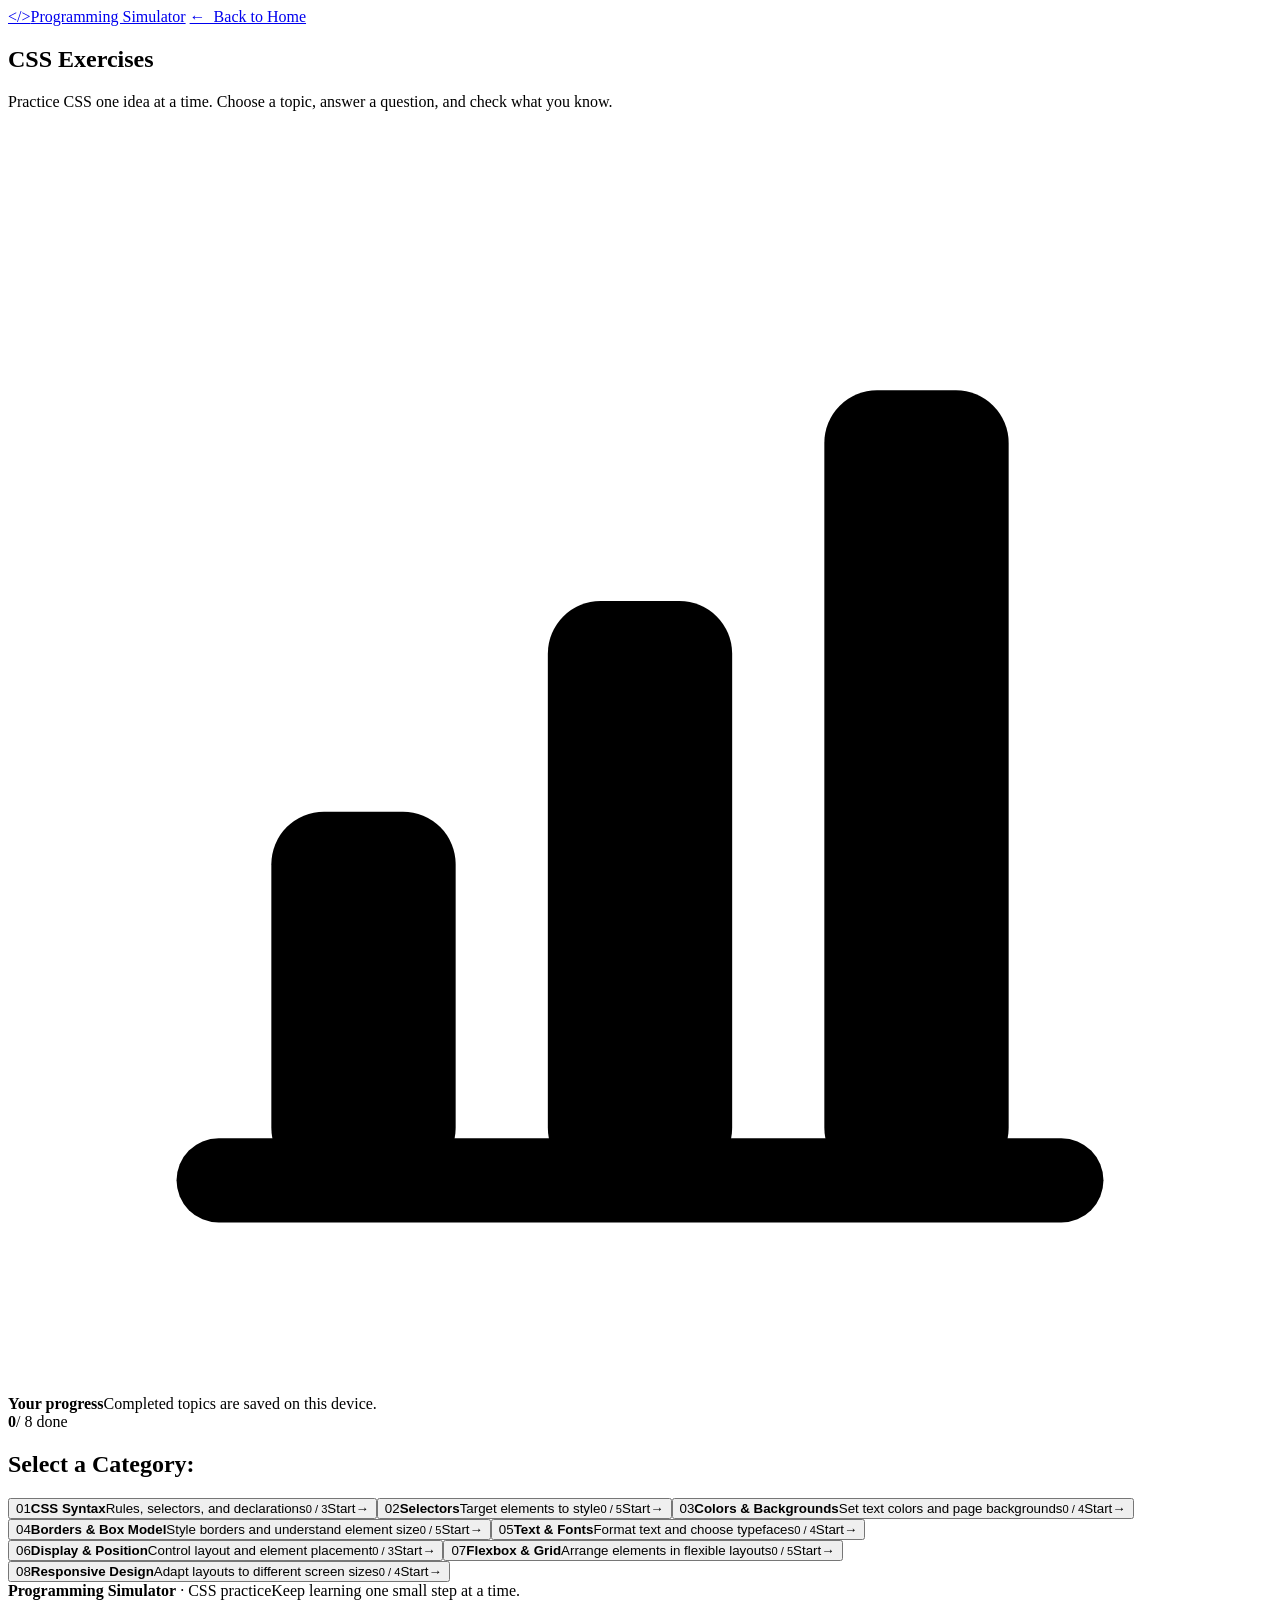
==== pages/css-exercises.html @ 8dafa6b0 "Add pages/css-exercises.html" ====
<!doctype html>
<html lang="en">
<head>
  <meta charset="utf-8">
  <meta name="viewport" content="width=device-width, initial-scale=1">
  <meta name="theme-color" content="#f5f5f3">
  <meta name="description" content="Practice CSS with beginner-friendly exercises on syntax, selectors, colors, layout, and responsive design.">
  <title>CSS Exercises — Programming Simulator</title>
  <link rel="preconnect" href="https://fonts.googleapis.com">
  <link rel="preconnect" href="https://fonts.gstatic.com" crossorigin>
  <link href="https://fonts.googleapis.com/css2?family=Roboto:wght@400;500;600;700;800&display=swap" rel="stylesheet">
  <link rel="stylesheet" href="../stylesheets/exercises.css">
</head>
<body data-subject="CSS">
  <header class="header">
    <div class="wrap header-inner">
      <a class="brand" href="../index.html"><span class="brand-mark">&lt;/&gt;</span><span>Programming Simulator</span></a>
      <a class="back-link" href="../index.html#home">←&nbsp; Back to Home</a>
    </div>
  </header>
  <main class="wrap">
    <section class="page-intro">
        <h1>CSS Exercises</h1>
      <p>Practice CSS one idea at a time. Choose a topic, answer a question, and check what you know.</p>
    </section>
    <section class="progress-row" aria-label="CSS exercise progress">
      <div class="progress-copy"><span class="progress-icon" aria-hidden="true"><svg viewBox="0 0 24 24" fill="none"><path d="M4 20h16" stroke="currentColor" stroke-width="1.6" stroke-linecap="round"/><rect x="5" y="13" width="3.5" height="7" rx="1" fill="currentColor"/><rect x="10.25" y="9" width="3.5" height="11" rx="1" fill="currentColor"/><rect x="15.5" y="5" width="3.5" height="15" rx="1" fill="currentColor"/></svg></span><div><strong>Your progress</strong><span>Completed topics are saved on this device.</span></div></div>
      <div class="progress-count"><strong id="done-count">0</strong><span>/ 8 done</span></div>
    </section>
    <div class="progress-track" aria-hidden="true"><div class="progress-fill" id="progress-fill"></div></div>
    <section aria-labelledby="categories-title">
      <div class="categories-head"><h2 id="categories-title">Select a Category:</h2><a class="code-lab-jump" href="#code-lab">Want to write code? Try the editor ↓</a></div>
      <div class="category-grid" id="category-grid"></div>
    </section>
    <section class="code-lab" id="code-lab" data-language="CSS" aria-labelledby="code-lab-title">
      <div class="code-lab-heading"><div class="kicker">Extra practice</div><h2 id="code-lab-title">Write and run CSS</h2><p>Edit the styles, then run your code to see them applied to the sample page.</p></div>
      <div class="code-lab-grid">
        <div class="code-editor-panel"><div class="code-panel-head"><label for="code-input">Your code</label><span class="code-language">CSS</span></div><textarea id="code-input" spellcheck="false" autocapitalize="off" aria-describedby="code-lab-status"></textarea><div class="code-panel-actions"><button class="run-code" id="run-code" type="button">Run code <span aria-hidden="true">→</span></button><button class="reset-code" id="reset-code" type="button">Reset example</button></div></div>
        <div class="code-output-panel"><div class="code-panel-head"><strong>Live preview</strong><span>OUTPUT</span></div><iframe id="code-preview" title="CSS code preview" sandbox="allow-scripts"></iframe><div id="sql-results" class="sql-results" hidden></div></div>
      </div>
      <p class="code-lab-status" id="code-lab-status" role="status" aria-live="polite">Edit the example and run your code.</p>
    </section>
  </main>
  <footer class="wrap"><span><strong>Programming Simulator</strong> · CSS practice</span><span>Keep learning one small step at a time.</span></footer>
  <dialog class="question-dialog" id="question-dialog" aria-labelledby="dialog-question-title">
    <div class="question-dialog-head"><div><h2 id="dialog-question-title">HTML Basics</h2><span id="exercise-category-count">Topic 1 of 8</span></div><button class="question-dialog-close" id="question-dialog-close" type="button" aria-label="Close exercise">×</button></div>
    <section class="question-card" aria-live="polite">
      <div class="question-progress"><span class="question-progress-track"><span class="question-progress-fill" id="question-progress-fill"></span></span><span class="question-progress-count" id="question-progress-count">0 / 1 complete</span></div>
      <p class="question-number" id="question-number">QUESTION 1</p>
      <p class="question-text" id="question-text"></p>
      <div class="answer-options" id="answer-options"></div>
      <div class="answer-footer"><span class="answer-feedback" id="answer-feedback" role="status">Write your code, then check your answer.</span><div class="answer-actions"><button class="check-button" id="check-answer" type="button">Check answer</button></div></div>
      <p class="hint">Tip: Run your code to preview it, then edit and check again if needed.</p>
      <div class="success-panel" id="success-panel" aria-labelledby="success-title"><h2 id="success-title">Correct Answer!</h2><button id="success-next-question" type="button">Next Question »</button></div>
      <div class="wrong-panel" id="wrong-panel" aria-labelledby="wrong-title"><h2 id="wrong-title">Wrong Answer!</h2><button id="try-again" type="button">Try Again</button></div>
    </section>
  </dialog>
  <script src="../javascripts/topic-exercises.js"></script>
  <script src="../javascripts/code-lab.js"></script>
</body>
</html>
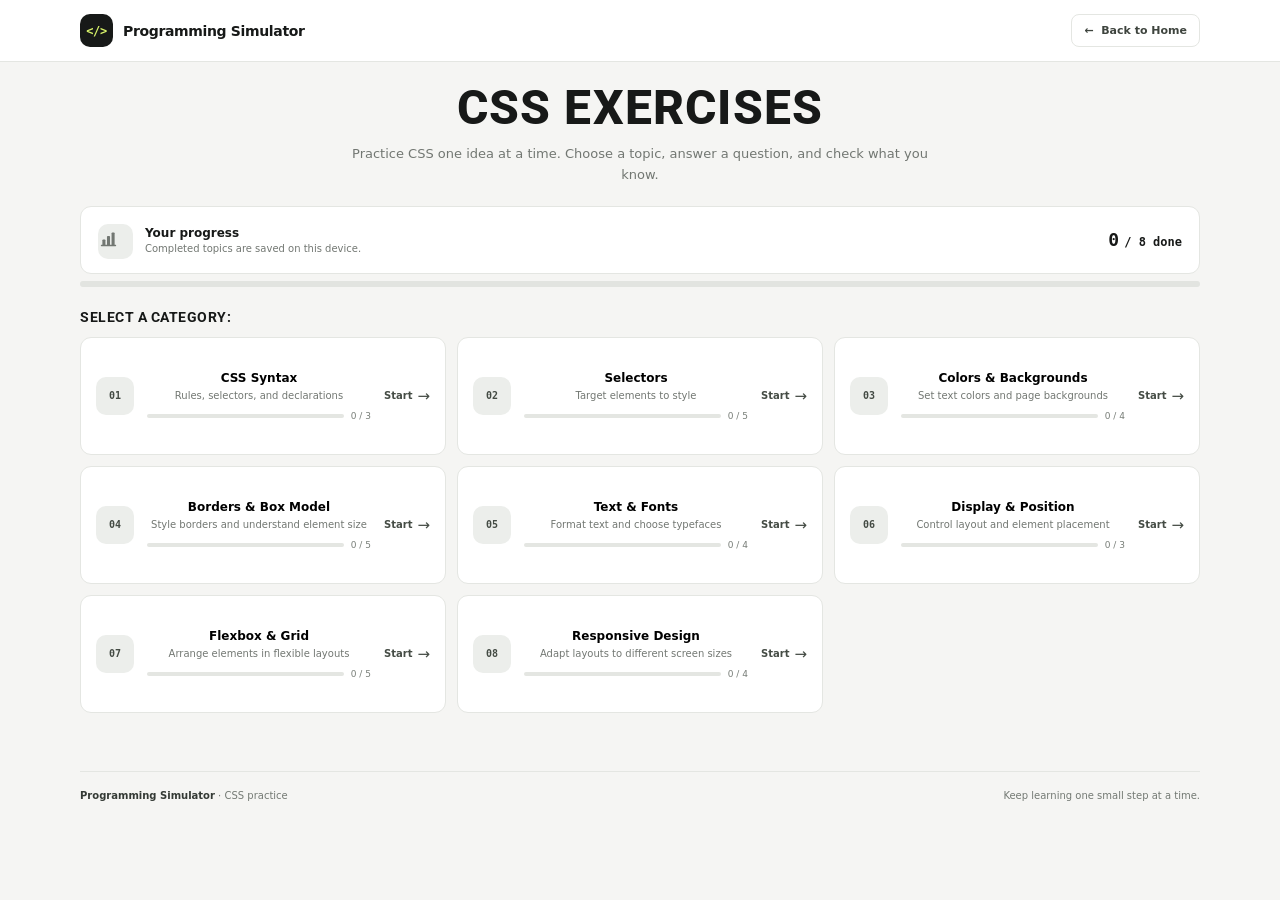
==== commit 5755c562: "Add offline support" ====
--- a/pages/css-exercises.html
+++ b/pages/css-exercises.html
@@ -3,12 +3,13 @@
 <head>
   <meta charset="utf-8">
   <meta name="viewport" content="width=device-width, initial-scale=1">
-  <meta name="theme-color" content="#f5f5f3">
+  <meta name="theme-color" content="#f5f5f3">
+  <link rel="manifest" href="../manifest.webmanifest">
   <meta name="description" content="Practice CSS with beginner-friendly exercises on syntax, selectors, colors, layout, and responsive design.">
   <title>CSS Exercises — Programming Simulator</title>
   <link rel="preconnect" href="https://fonts.googleapis.com">
   <link rel="preconnect" href="https://fonts.gstatic.com" crossorigin>
-  <link href="https://fonts.googleapis.com/css2?family=Roboto:wght@400;500;600;700;800&display=swap" rel="stylesheet">
+  <link href="https://fonts.googleapis.com/css2?family=Roboto:wght@400;500;600;700;800&display=swap" rel="stylesheet">
   <link rel="stylesheet" href="../stylesheets/exercises.css">
 </head>
 <body data-subject="CSS">
@@ -57,5 +58,6 @@
   </dialog>
   <script src="../javascripts/topic-exercises.js"></script>
   <script src="../javascripts/code-lab.js"></script>
+  <script src="../javascripts/offline.js"></script>
 </body>
 </html>
--- a/stylesheets/exercises.css
+++ b/stylesheets/exercises.css
@@ -0,0 +1,156 @@
+:root { color-scheme: light; --paper:#f5f5f3; --white:#fff; --ink:#171918; --muted:#727772; --line:#e4e6e2; --soft:#eceeeb; --dark:#171918; --accent:#d8f36a; --radius:14px; font-family:Inter,ui-sans-serif,system-ui,-apple-system,BlinkMacSystemFont,"Segoe UI",sans-serif; font-synthesis:none; text-rendering:optimizeLegibility; }
+    * { box-sizing:border-box; }
+    h1, h2, h3, h4, h5, h6 { font-family:Roboto,"Segoe UI",sans-serif; }
+    html { scroll-behavior:smooth; scroll-padding-top:85px; }
+    body { margin:0; color:var(--ink); background:var(--paper); }
+    button,input,textarea { font:inherit; }
+    button,a { -webkit-tap-highlight-color:transparent; }
+    a { color:inherit; text-decoration:none; }
+    button { cursor:pointer; }
+    .wrap { width:min(1120px,calc(100% - 40px)); margin:0 auto; }
+    .header { height:62px; display:flex; align-items:center; background:var(--white); border-bottom:1px solid var(--line); }
+    .header-inner { display:flex; align-items:center; justify-content:space-between; gap:16px; }
+    .brand { display:inline-flex; align-items:center; gap:10px; font-size:14px; font-weight:750; letter-spacing:-.35px; }
+    .brand-mark { display:grid; place-items:center; width:33px; height:33px; border-radius:10px; background:var(--dark); color:var(--accent); font:700 12px ui-monospace,monospace; transition:transform .24s ease,box-shadow .24s ease; }
+    .brand:hover .brand-mark { transform:translateY(-2px) rotate(-7deg); box-shadow:0 5px 12px #17191830; }
+    .back-link { display:inline-flex; align-items:center; gap:7px; padding:9px 12px; border:1px solid var(--line); border-radius:8px; color:#3e443e; font-size:11px; font-weight:680; transition:transform .2s ease,background-color .2s ease,border-color .2s ease,box-shadow .2s ease; }
+    .back-link:hover { transform:translateX(-3px); border-color:#cdd1ca; background:var(--soft); box-shadow:0 4px 10px #17191812; }
+    main { padding:22px 0 58px; }
+    .page-intro { text-align:center; padding:0 10px 20px; }
+    .page-intro h1 { margin:0; text-align:center; font-size:clamp(36px,5vw,48px); line-height:1; letter-spacing:1.2px; font-weight:820; text-transform:uppercase; }
+    .page-intro p { max-width:580px; margin:12px auto 0; color:var(--muted); font-size:13px; line-height:1.6; }
+    .progress-row { display:flex; align-items:center; justify-content:space-between; gap:16px; margin:0 auto 21px; padding:14px 17px; border:1px solid var(--line); border-radius:11px; background:var(--white); }
+    .progress-copy { display:flex; align-items:center; gap:12px; }
+    .progress-icon { display:grid; place-items:center; width:35px; height:35px; border-radius:10px; color:#414741; background:#eceeeb; }
+    .progress-icon svg { display:block; width:21px; height:21px; transform:translateY(4px); }
+    .progress-copy strong { display:block; font-size:12px; }
+    .progress-copy span { display:block; color:var(--muted); font-size:10px; margin-top:3px; }
+    .progress-count { display:flex; align-items:baseline; gap:5px; font:700 12px ui-monospace,monospace; }
+    .progress-count strong { font-size:18px; }
+    .progress-track { height:6px; margin-top:-14px; margin-bottom:22px; overflow:hidden; border-radius:99px; background:#e2e4e0; }
+    .progress-fill { width:0; height:100%; border-radius:inherit; background:#85945a; transition:width .2s ease; }
+    .categories-head { display:flex; justify-content:space-between; align-items:center; gap:14px; margin-bottom:12px; }
+    .categories-head h2 { margin:0; font-size:14px; letter-spacing:.5px; text-transform:uppercase; }
+    .code-lab-jump { color:#454b45; font-size:10px; font-weight:700; text-decoration:underline; text-underline-offset:3px; }
+    .code-lab-jump:hover { color:#171918; }
+    .category-grid { display:grid; grid-template-columns:repeat(3,1fr); gap:11px; }
+    .category { min-height:118px; display:flex; align-items:center; gap:13px; padding:15px; border:1px solid var(--line); border-radius:11px; background:var(--white); transition:transform .15s,border-color .15s,box-shadow .15s; }
+    .category:hover { transform:translateY(-2px); border-color:#adb4a9; box-shadow:0 8px 22px #1116110c; }
+    .category.done { border-color:#b1bc93; background:#fafbf6; }
+    .category-icon { display:grid; place-items:center; flex:0 0 38px; width:38px; height:38px; border-radius:10px; background:var(--soft); color:#444b44; font:750 10px ui-monospace,monospace; }
+    .category.done .category-icon { color:#586439; background:#e7edda; }
+    .category-info { min-width:0; flex:1; }
+    .category-info strong { display:block; font-size:12px; }
+    .category-info > span:not(.category-progress) { display:block; margin-top:5px; color:var(--muted); font-size:10px; }
+    .category-progress { display:flex; align-items:center; gap:7px; margin-top:10px; }
+    .category-progress-track { display:block; flex:1; height:4px; overflow:hidden; border-radius:99px; background:#e4e6e2; }
+    .category-progress-fill { display:block; width:0; height:100%; border-radius:inherit; background:#89995e; transition:width .2s ease; }
+    .category.done .category-progress-fill { width:100%; }
+    .category-progress small { color:#777d77; font-size:9px; white-space:nowrap; }
+    .category-action { display:inline-flex; flex:0 0 auto; align-items:center; gap:5px; color:#454c45; font-size:10px; font-weight:720; }
+    .category-action b { font-size:15px; font-weight:500; }
+    .code-lab { margin-top:38px; padding:22px; border:1px solid var(--line); border-radius:var(--radius); background:#e9eae7; }
+    .code-lab-heading { margin-bottom:16px; }
+    .code-lab-heading .kicker { margin-bottom:7px; }
+    .code-lab-heading h2 { margin:0; font-size:22px; letter-spacing:-.5px; }
+    .code-lab-heading p { margin:7px 0 0; color:#656b65; font-size:11px; line-height:1.6; }
+    .code-lab-grid { display:grid; grid-template-columns:1fr 1fr; gap:12px; }
+    .code-editor-panel,.code-output-panel { min-width:0; overflow:hidden; border:1px solid #dfe2dd; border-radius:10px; background:var(--white); }
+    .code-panel-head { min-height:39px; display:flex; align-items:center; justify-content:space-between; gap:10px; padding:9px 12px; border-bottom:1px solid var(--line); font-size:10px; }
+    .code-panel-head label,.code-panel-head strong { font-size:10px; font-weight:730; }
+    .code-panel-head > span { color:#777d77; font:9px ui-monospace,monospace; text-transform:uppercase; }
+    .code-panel-head .code-language { color:#454b45; }
+    #code-input { display:block; width:100%; min-height:270px; resize:vertical; padding:14px; border:0; outline:0; background:#202321; color:#e1e5e0; font:11px/1.65 ui-monospace,SFMono-Regular,Consolas,monospace; tab-size:2; }
+    #code-input:focus { box-shadow:inset 0 0 0 2px #d8f36a88; }
+    .code-panel-actions { display:flex; align-items:center; gap:8px; padding:9px 11px; border-top:1px solid var(--line); }
+    .code-panel-actions button { min-height:32px; padding:7px 11px; border:0; border-radius:7px; font-size:10px; font-weight:730; }
+    .run-code { background:var(--accent); color:var(--ink); }
+    .run-code:hover { background:#e4fa8a; }
+    .reset-code { background:transparent; color:#646a64; }
+    .reset-code:hover { background:var(--soft); }
+    #code-preview { display:block; width:100%; min-height:309px; border:0; background:#fff; }
+    #code-preview[hidden] { display:none; }
+    .sql-results { min-height:309px; overflow:auto; padding:13px; background:#fff; }
+    .sql-results[hidden] { display:none; }
+    .sql-result-summary,.sql-error { margin:0 0 10px; color:#626962; font-size:10px; line-height:1.5; }
+    .sql-error { padding:10px; border:1px solid #e4e6e2; border-radius:7px; background:#f5f5f3; color:#454b45; }
+    .sql-results table { width:100%; border-collapse:collapse; font-size:10px; text-align:left; }
+    .sql-results th,.sql-results td { padding:8px; border:1px solid #e4e6e2; }
+    .sql-results th { background:#eceeeb; font-weight:730; }
+    .code-lab-status { margin:10px 1px 0; color:#626962; font-size:10px; line-height:1.5; }
+    .question-card .code-lab { margin:18px 0 0; padding:13px; border-radius:10px; background:#f2f3f0; }
+    .question-card .code-lab-heading { margin-bottom:10px; }
+    .question-card .code-lab-heading h2 { font-size:15px; letter-spacing:-.2px; }
+    .question-card .code-task-prompt { margin:5px 0 0; color:#626962; font-size:11px; line-height:1.5; }
+    .question-card .code-lab-grid { grid-template-columns:minmax(0,1fr) minmax(0,1fr); gap:9px; }
+    .question-card #code-input { min-height:150px; padding:10px; font-size:10px; }
+    .question-card #code-preview,.question-card .sql-results { min-height:150px; }
+    .question-card .code-lab-status { margin-top:7px; font-size:9px; }
+    .question-dialog { width:min(700px,calc(100% - 32px)); max-width:none; max-height:88vh; padding:15px; border:0; border-radius:18px; background:var(--white); color:var(--ink); box-shadow:0 24px 90px #0005; }
+    .question-dialog::backdrop { background:#293445c9; backdrop-filter:blur(2px); }
+    .question-dialog-head { display:flex; justify-content:space-between; align-items:center; gap:12px; padding:1px 3px 13px; }
+    .question-dialog-head h2 { margin:0; font-size:15px; letter-spacing:-.2px; }
+    .question-dialog-head span { display:block; color:#757b75; font:9px ui-monospace,monospace; text-transform:uppercase; margin-top:4px; }
+    .question-dialog-close { display:grid; place-items:center; width:32px; height:32px; padding:0; border:0; border-radius:8px; background:#df3547; color:#fff; font-size:19px; line-height:1; text-align:center; }
+    .question-dialog-close:hover { background:#c9273b; }
+    .question-card { position:relative; min-height:340px; padding:24px; border:1px solid var(--line); border-radius:13px; background:#fff; overflow:hidden; }
+    .question-number { margin:0 0 8px; color:#777e77; font:10px ui-monospace,monospace; }
+    .question-progress { display:flex; align-items:center; gap:9px; margin:0 0 16px; }
+    .question-progress-track { display:block; flex:1; height:5px; overflow:hidden; border-radius:99px; background:#e5e7e3; }
+    .question-progress-fill { display:block; width:0; height:100%; border-radius:inherit; background:#89995e; transition:width .2s ease; }
+    .question-progress-count { color:#777d77; font:9px ui-monospace,monospace; white-space:nowrap; }
+    .question-text { margin:0 0 17px; font-size:15px; font-weight:680; line-height:1.5; }
+    .answer-options { display:grid; gap:8px; }
+    .answer-option { width:100%; padding:11px 13px; text-align:left; border:1px solid #dfe2dd; border-radius:8px; background:#fafaf9; color:#343a35; font:11px ui-monospace,monospace; }
+    .answer-option:hover { border-color:#a7afa2; }
+    .answer-option.selected { border-color:#6f7d66; box-shadow:0 0 0 1px #6f7d66 inset; background:#f7f9f2; }
+    .answer-option.correct { border-color:#85955d; background:#eef4dc; }
+    .answer-option.incorrect { border-color:#bd8c80; background:#faece8; }
+    .answer-footer { display:flex; justify-content:space-between; align-items:center; gap:12px; margin-top:15px; }
+    .answer-feedback { color:#626962; font-size:11px; }
+    .answer-actions { display:flex; gap:8px; }
+    .answer-actions button { padding:9px 12px; border:0; border-radius:7px; font-size:10px; font-weight:720; }
+    .check-button { color:white; background:var(--dark); }
+    .success-panel { position:absolute; inset:0; display:none; flex-direction:column; align-items:center; justify-content:center; gap:56px; border-radius:12px; background:#08a872; color:white; }
+    .success-panel.show { display:flex; }
+    .wrong-panel { position:absolute; inset:0; display:none; flex-direction:column; align-items:center; justify-content:center; gap:56px; border-radius:12px; background:#df3547; color:white; }
+    .wrong-panel.show { display:flex; }
+    .success-panel h2 { margin:0; color:white; font-size:clamp(30px,4vw,40px); font-weight:450; letter-spacing:-.6px; }
+    .wrong-panel h2 { margin:0; color:white; font-size:clamp(30px,4vw,40px); font-weight:450; letter-spacing:-.6px; }
+    .success-panel button, .wrong-panel button { padding:13px 22px; border:0; border-radius:7px; background:#243143; color:white; font-size:14px; font-weight:700; }
+    .success-panel button:hover, .wrong-panel button:hover { background:#1c2736; }
+    .hint { margin:16px 0 0; color:#727872; font-size:10px; line-height:1.5; }
+    footer { padding:18px 0 24px; border-top:1px solid var(--line); display:flex; justify-content:space-between; gap:12px; color:#737973; font-size:10px; }
+    footer strong { color:#343a35; }
+    @media(max-width:760px) { .category-grid { grid-template-columns:repeat(2,1fr); } .code-lab-grid { grid-template-columns:1fr; } .question-card .code-lab-grid { grid-template-columns:1fr; } }
+    @media(max-width:520px) {
+      .wrap { width:calc(100% - 28px); }
+      .header { height:58px; }
+      .brand { font-size:12px; }
+      .brand-mark { width:30px; height:30px; }
+      main { padding-top:15px; }
+      .page-intro { padding-bottom:16px; }
+      .page-intro h1 { font-size:36px; }
+      .page-intro p { font-size:11px; }
+      .category-grid { grid-template-columns:1fr; }
+      .categories-head { align-items:flex-start; flex-direction:column; }
+      .category { min-height:88px; }
+      .progress-row { padding:12px; }
+      .answer-footer { align-items:flex-start; flex-direction:column; }
+      .answer-actions { width:100%; }
+      .answer-actions button { flex:1; }
+      .question-dialog { padding:10px; }
+      .question-card { min-height:320px; padding:18px; }
+      .success-panel, .wrong-panel { gap:40px; }
+      .code-lab { padding:15px; }
+      .code-lab-heading h2 { font-size:19px; }
+      #code-input { min-height:230px; }
+      #code-preview,.sql-results { min-height:250px; }
+      .question-card #code-input { min-height:120px; }
+      .question-card #code-preview,.question-card .sql-results { min-height:125px; }
+      footer { flex-direction:column; }
+    }
+    @media(prefers-reduced-motion:reduce) {
+      .brand-mark,.back-link { transition:none; }
+      .brand:hover .brand-mark,.back-link:hover { transform:none; }
+    }
